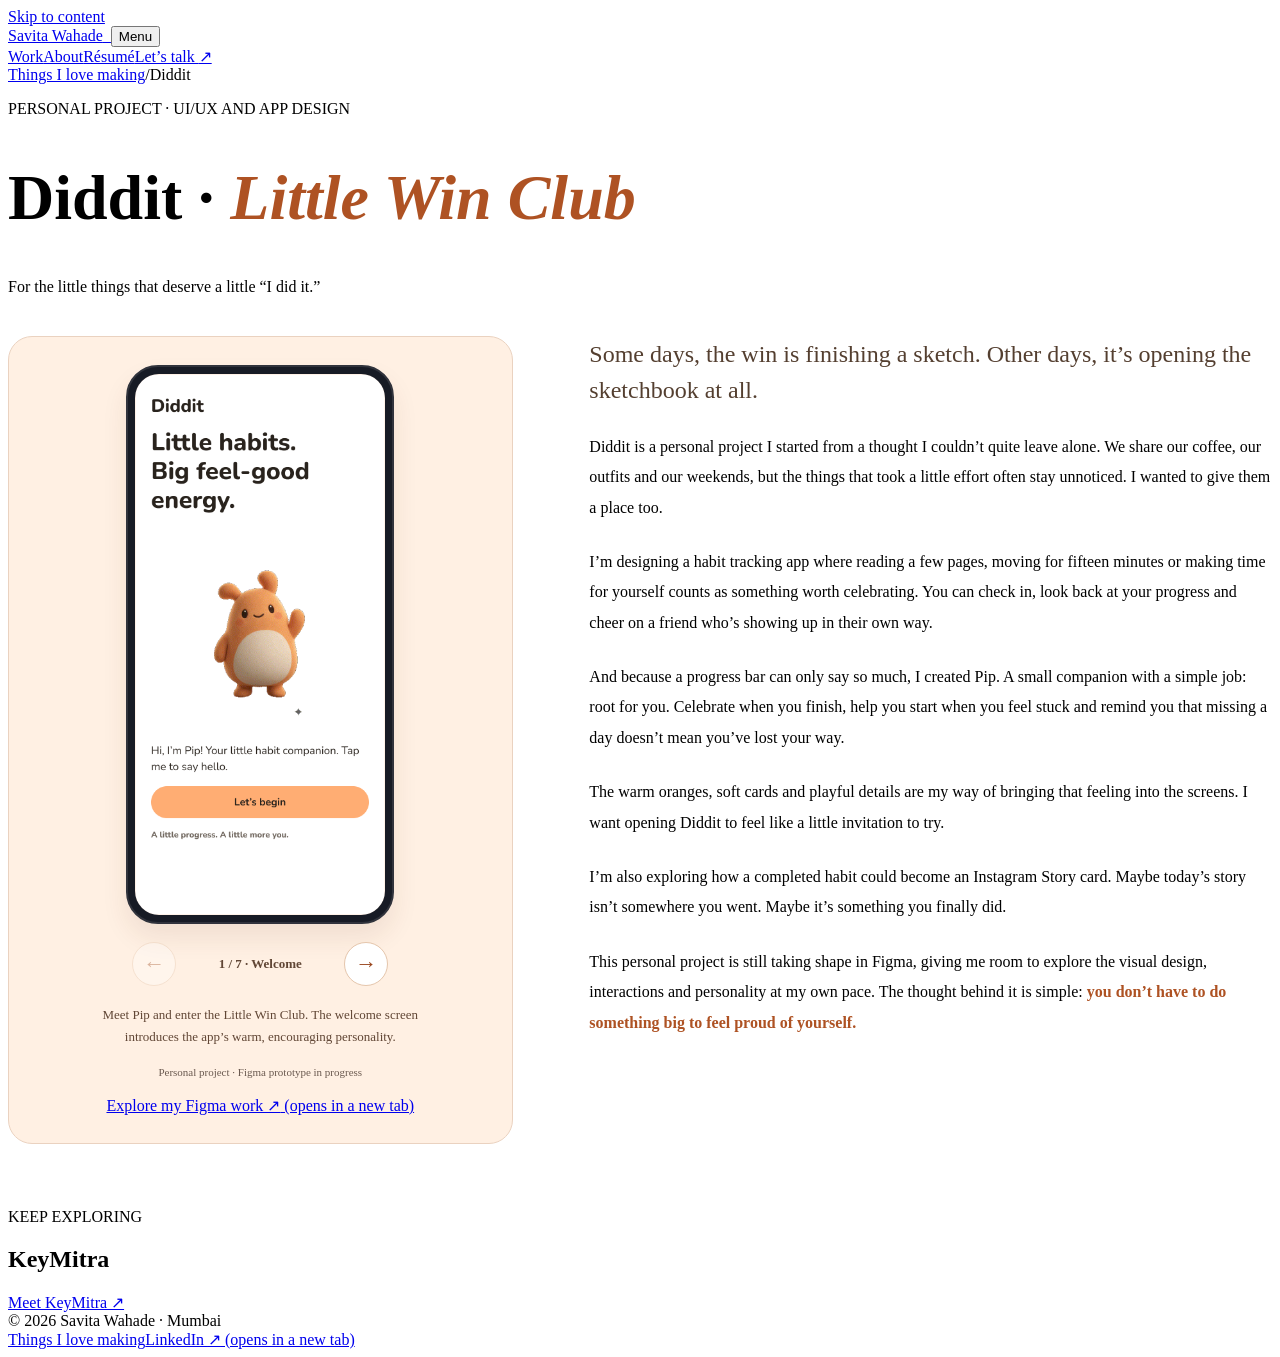
==== diddit.html @ e385b017 "Add Diddit personal project with Figma screens in a phone and its story" ====
<!doctype html>
<html lang="en"><head><meta charset="UTF-8"><meta name="viewport" content="width=device-width,initial-scale=1">
<title>Diddit · Little Win Club · Savita Wahade</title>
<meta name="description" content="Diddit, a personal UI/UX and app design project by Savita Wahade. A habit tracking concept celebrating little wins with friends and Pip.">
<link rel="canonical" href="https://savitawahade.github.io/savita-design-portfolio/diddit.html">
<meta property="og:title" content="Diddit · Little Win Club · Savita Wahade"><meta property="og:description" content="A personal design project for the little things that deserve a little I did it."><meta property="og:type" content="website"><meta property="og:image" content="https://savitawahade.github.io/savita-design-portfolio/assets/diddit-today.png">
<link rel="stylesheet" href="case-style.css?v=20261010-review"><link rel="stylesheet" href="diddit.css?v=20261014"><script src="case-script.js?v=20261010-review" defer></script><script src="diddit.js?v=20261014" defer></script></head>
<body class="diddit-page"><a class="skip-link" href="#main">Skip to content</a><header class="site-header">
      <div class="header-inner wrap">
        <a class="logo" href="index.html#home" aria-label="Savita Wahade home"
          >Savita Wahade<span>_</span></a
        ><button
          class="menu-toggle"
          type="button"
          aria-controls="site-navigation"
          aria-expanded="false"
        >
          Menu
        </button>
        <nav class="site-nav" id="site-navigation" aria-label="Main navigation">
          <a href="index.html#work">Work</a><a href="index.html#about">About</a
          ><a href="resume.html">Résumé</a
          ><a class="nav-contact" href="index.html#contact"
            >Let’s talk <span aria-hidden="true">↗</span></a
          >
        </nav>
      </div>
    </header>
<main id="main" class="case-page wrap"><nav class="breadcrumbs" aria-label="Breadcrumb"><a href="index.html#work">Things I love making</a><span aria-hidden="true">/</span><span aria-current="page">Diddit</span></nav>
<header class="case-intro"><p class="eyebrow">PERSONAL PROJECT · UI/UX AND APP DESIGN</p><h1>Diddit · <em>Little Win Club</em></h1><p class="case-lead">For the little things that deserve a little “I did it.”</p></header>
<div class="diddit-layout"><section class="diddit-tour" aria-label="Diddit screens shown on a phone"><figure class="diddit-device"><img id="diddit-screen" src="assets/diddit-welcome.png" width="390" height="844" alt="Diddit welcome screen introducing Pip and the invitation to begin"></figure><div class="diddit-controls"><button id="diddit-previous" type="button" aria-label="Previous Diddit screen" disabled>←</button><p id="diddit-counter" aria-live="polite">1 / 7 · Welcome</p><button id="diddit-next" type="button" aria-label="Next Diddit screen">→</button></div><p id="diddit-explanation">Meet Pip and enter the Little Win Club. The welcome screen introduces the app’s warm, encouraging personality.</p><p class="diddit-status">Personal project · Figma prototype in progress</p><a class="text-link" href="https://www.figma.com/design/dAlhZs90A3iEElfeXJb9A1/Diddit/?node-id=48-46" target="_blank" rel="noopener noreferrer">Explore my Figma work ↗<span class="sr-only"> (opens in a new tab)</span></a></section>
<article class="diddit-story" aria-label="The story behind my personal project"><p>Some days, the win is finishing a sketch. Other days, it’s opening the sketchbook at all.</p>
<p>Diddit is a personal project I started from a thought I couldn’t quite leave alone. We share our coffee, our outfits and our weekends, but the things that took a little effort often stay unnoticed. I wanted to give them a place too.</p>
<p>I’m designing a habit tracking app where reading a few pages, moving for fifteen minutes or making time for yourself counts as something worth celebrating. You can check in, look back at your progress and cheer on a friend who’s showing up in their own way.</p>
<p>And because a progress bar can only say so much, I created Pip. A small companion with a simple job: root for you. Celebrate when you finish, help you start when you feel stuck and remind you that missing a day doesn’t mean you’ve lost your way.</p>
<p>The warm oranges, soft cards and playful details are my way of bringing that feeling into the screens. I want opening Diddit to feel like a little invitation to try.</p>
<p>I’m also exploring how a completed habit could become an Instagram Story card. Maybe today’s story isn’t somewhere you went. Maybe it’s something you finally did.</p>
<p>This personal project is still taking shape in Figma, giving me room to explore the visual design, interactions and personality at my own pace. The thought behind it is simple: <strong>you don’t have to do something big to feel proud of yourself.</strong></p></article></div>
<div class="next-project"><div><p class="eyebrow">KEEP EXPLORING</p><h2>KeyMitra</h2></div><a class="text-link" href="keymitra.html">Meet KeyMitra ↗</a></div></main><footer class="site-footer-compact wrap">
      <div class="footer-bottom">
        <span>© <span data-year>2026</span> Savita Wahade · Mumbai</span>
        <div>
          <a class="text-link" href="index.html#work">Things I love making</a
          ><a
            class="text-link"
            href="https://www.linkedin.com/in/wahade-savita-472568376/"
            target="_blank"
            rel="noopener noreferrer"
            >LinkedIn <span aria-hidden="true">↗</span
            ><span class="sr-only"> (opens in a new tab)</span></a
          >
        </div>
      </div>
    </footer></body></html>
---- diddit.css ----
/* Diddit's story uses the portfolio typography and a single full phone screen. */
.diddit-page .case-intro h1 { font-size:clamp(38px,5vw,72px); }
.diddit-page .case-intro h1 em { color:#ae5223; }
.diddit-layout { display:grid; grid-template-columns:minmax(260px,.85fr) minmax(0,1.15fr); gap:clamp(30px,6vw,80px); align-items:start; margin:40px 0 64px; }
.diddit-tour { position:sticky; top:30px; display:flex; flex-direction:column; align-items:center; gap:18px; background:#fff0e3; border:1px solid #ead2c0; border-radius:24px; padding:28px; text-align:center; }
.diddit-device { width:250px; max-width:100%; margin:0; border:2px solid #30333c; border-radius:32px; padding:7px; background:#171b25; box-shadow:0 14px 26px #58331416; }
.diddit-device img { display:block; width:100%; height:auto; border-radius:24px; object-fit:contain; }
.diddit-controls { display:flex; justify-content:center; align-items:center; gap:14px; width:100%; }
.diddit-controls button { display:grid; place-items:center; width:44px; height:44px; flex-shrink:0; border:1px solid #e5c6ac; border-radius:50%; background:white; color:#9a471f; font-size:22px; cursor:pointer; }
.diddit-controls button:hover:enabled { background:#ffad72; color:#28252b; }
.diddit-controls button:disabled { opacity:.35; cursor:default; }
#diddit-counter { min-width:140px; margin:0; color:#614635; font-size:13px; font-weight:600; }
#diddit-explanation { margin:0; max-width:360px; color:#614635; font-size:13px; line-height:1.7; }
.diddit-status { margin:0; color:#6b5a50; font-size:11px; }
.diddit-story p { margin:0 0 24px; font-size:16px; line-height:1.9; }
.diddit-story p:first-child { font-size:24px; line-height:1.5; font-weight:500; color:#543f30; }
.diddit-story strong { color:#ae5223; }
@media(max-width:700px) { .diddit-layout { grid-template-columns:1fr; gap:30px; } .diddit-tour { position:static; padding:22px 16px; } .diddit-device { width:230px; } .diddit-story p { font-size:15px; } .diddit-story p:first-child { font-size:22px; } }
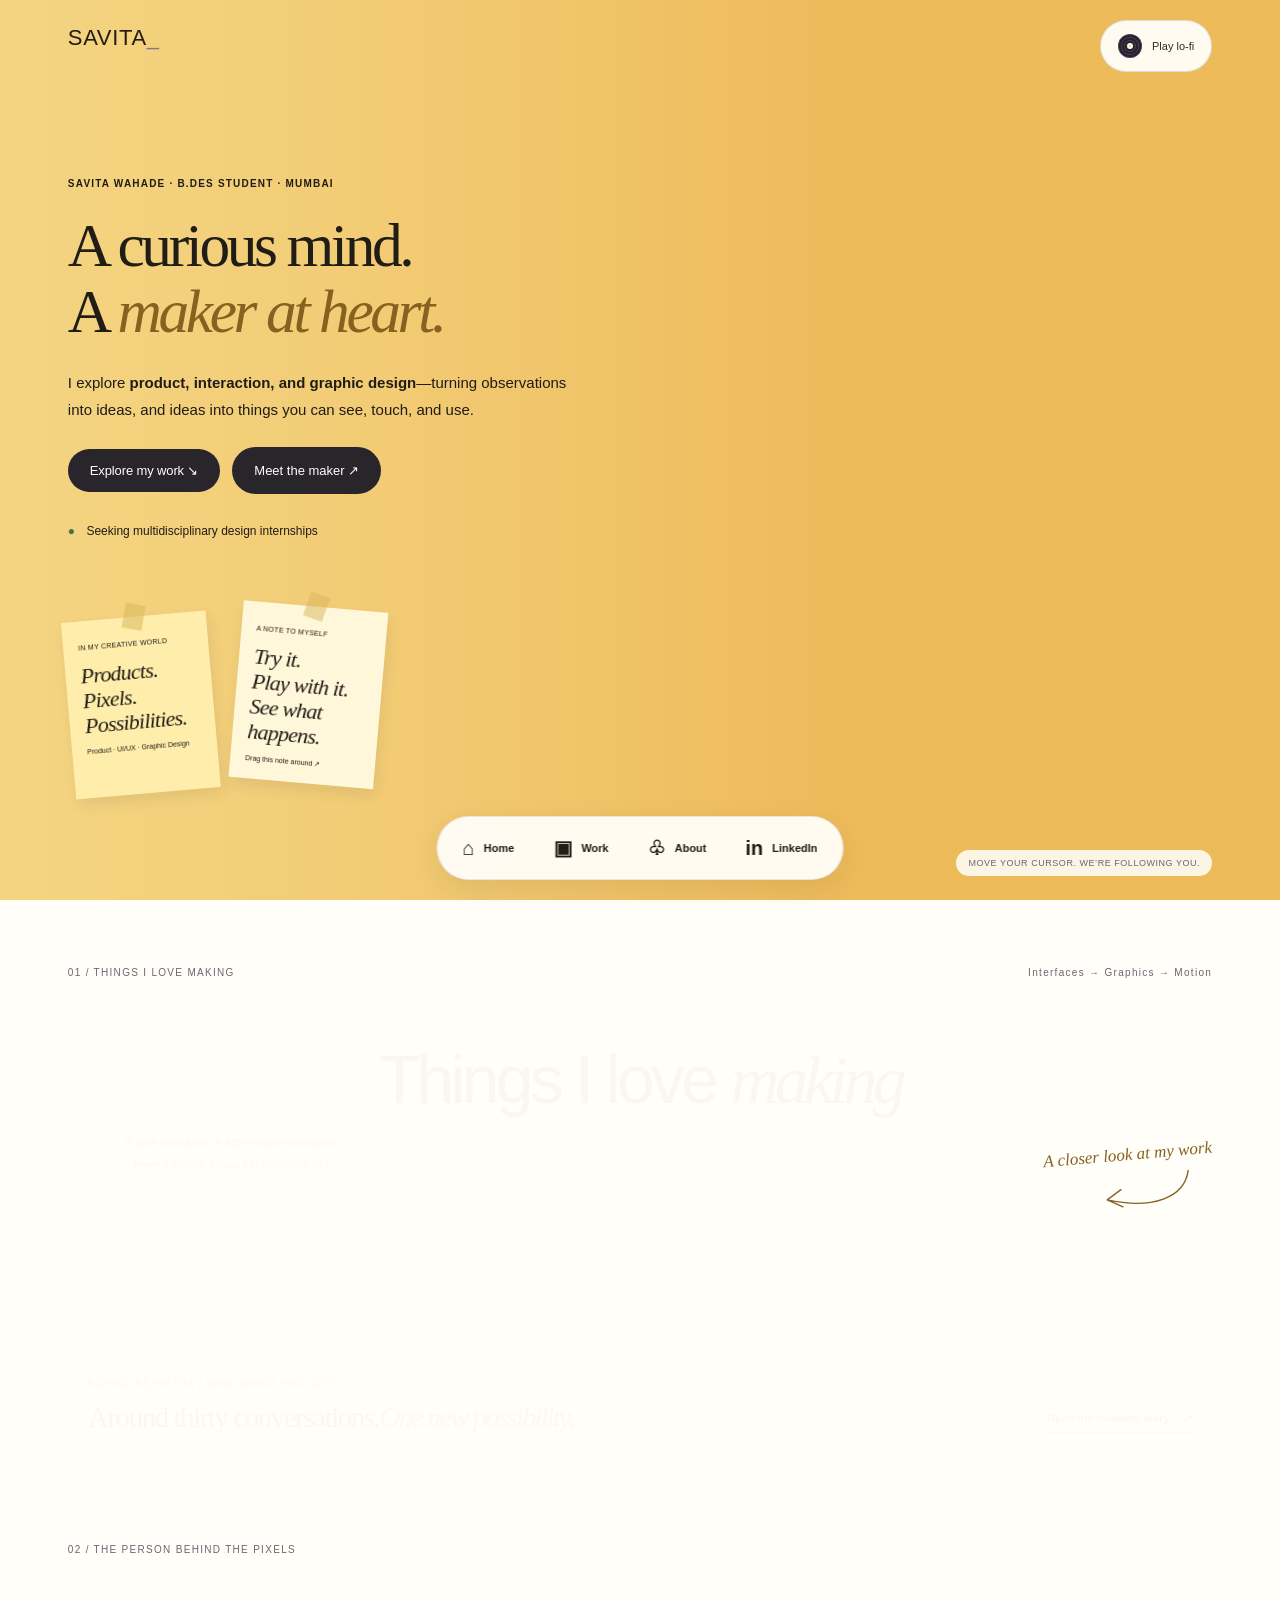
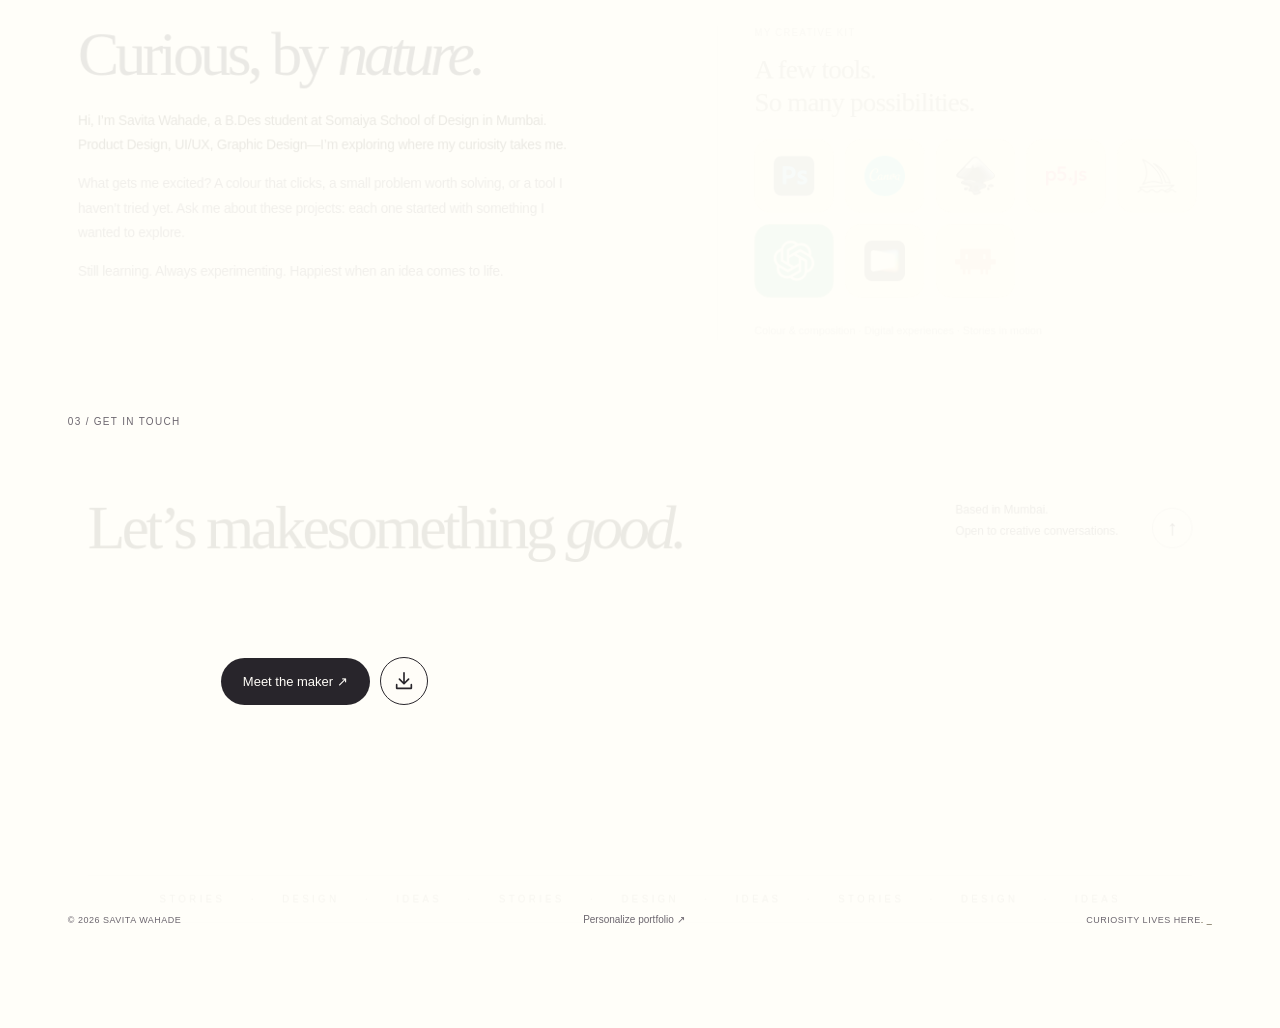
==== commit d6788a2f: "Keep Diddit in the original portfolio layout and phone gallery" ====
--- a/diddit.html
+++ b/diddit.html
@@ -1,54 +1,2 @@
 <!doctype html>
-<html lang="en"><head><meta charset="UTF-8"><meta name="viewport" content="width=device-width,initial-scale=1">
-<title>Diddit · Little Win Club · Savita Wahade</title>
-<meta name="description" content="Diddit, a personal UI/UX and app design project by Savita Wahade. A habit tracking concept celebrating little wins with friends and Pip.">
-<link rel="canonical" href="https://savitawahade.github.io/savita-design-portfolio/diddit.html">
-<meta property="og:title" content="Diddit · Little Win Club · Savita Wahade"><meta property="og:description" content="A personal design project for the little things that deserve a little I did it."><meta property="og:type" content="website"><meta property="og:image" content="https://savitawahade.github.io/savita-design-portfolio/assets/diddit-today.png">
-<link rel="stylesheet" href="case-style.css?v=20261010-review"><link rel="stylesheet" href="diddit.css?v=20261014"><script src="case-script.js?v=20261010-review" defer></script><script src="diddit.js?v=20261014" defer></script></head>
-<body class="diddit-page"><a class="skip-link" href="#main">Skip to content</a><header class="site-header">
-      <div class="header-inner wrap">
-        <a class="logo" href="index.html#home" aria-label="Savita Wahade home"
-          >Savita Wahade<span>_</span></a
-        ><button
-          class="menu-toggle"
-          type="button"
-          aria-controls="site-navigation"
-          aria-expanded="false"
-        >
-          Menu
-        </button>
-        <nav class="site-nav" id="site-navigation" aria-label="Main navigation">
-          <a href="index.html#work">Work</a><a href="index.html#about">About</a
-          ><a href="resume.html">Résumé</a
-          ><a class="nav-contact" href="index.html#contact"
-            >Let’s talk <span aria-hidden="true">↗</span></a
-          >
-        </nav>
-      </div>
-    </header>
-<main id="main" class="case-page wrap"><nav class="breadcrumbs" aria-label="Breadcrumb"><a href="index.html#work">Things I love making</a><span aria-hidden="true">/</span><span aria-current="page">Diddit</span></nav>
-<header class="case-intro"><p class="eyebrow">PERSONAL PROJECT · UI/UX AND APP DESIGN</p><h1>Diddit · <em>Little Win Club</em></h1><p class="case-lead">For the little things that deserve a little “I did it.”</p></header>
-<div class="diddit-layout"><section class="diddit-tour" aria-label="Diddit screens shown on a phone"><figure class="diddit-device"><img id="diddit-screen" src="assets/diddit-welcome.png" width="390" height="844" alt="Diddit welcome screen introducing Pip and the invitation to begin"></figure><div class="diddit-controls"><button id="diddit-previous" type="button" aria-label="Previous Diddit screen" disabled>←</button><p id="diddit-counter" aria-live="polite">1 / 7 · Welcome</p><button id="diddit-next" type="button" aria-label="Next Diddit screen">→</button></div><p id="diddit-explanation">Meet Pip and enter the Little Win Club. The welcome screen introduces the app’s warm, encouraging personality.</p><p class="diddit-status">Personal project · Figma prototype in progress</p><a class="text-link" href="https://www.figma.com/design/dAlhZs90A3iEElfeXJb9A1/Diddit/?node-id=48-46" target="_blank" rel="noopener noreferrer">Explore my Figma work ↗<span class="sr-only"> (opens in a new tab)</span></a></section>
-<article class="diddit-story" aria-label="The story behind my personal project"><p>Some days, the win is finishing a sketch. Other days, it’s opening the sketchbook at all.</p>
-<p>Diddit is a personal project I started from a thought I couldn’t quite leave alone. We share our coffee, our outfits and our weekends, but the things that took a little effort often stay unnoticed. I wanted to give them a place too.</p>
-<p>I’m designing a habit tracking app where reading a few pages, moving for fifteen minutes or making time for yourself counts as something worth celebrating. You can check in, look back at your progress and cheer on a friend who’s showing up in their own way.</p>
-<p>And because a progress bar can only say so much, I created Pip. A small companion with a simple job: root for you. Celebrate when you finish, help you start when you feel stuck and remind you that missing a day doesn’t mean you’ve lost your way.</p>
-<p>The warm oranges, soft cards and playful details are my way of bringing that feeling into the screens. I want opening Diddit to feel like a little invitation to try.</p>
-<p>I’m also exploring how a completed habit could become an Instagram Story card. Maybe today’s story isn’t somewhere you went. Maybe it’s something you finally did.</p>
-<p>This personal project is still taking shape in Figma, giving me room to explore the visual design, interactions and personality at my own pace. The thought behind it is simple: <strong>you don’t have to do something big to feel proud of yourself.</strong></p></article></div>
-<div class="next-project"><div><p class="eyebrow">KEEP EXPLORING</p><h2>KeyMitra</h2></div><a class="text-link" href="keymitra.html">Meet KeyMitra ↗</a></div></main><footer class="site-footer-compact wrap">
-      <div class="footer-bottom">
-        <span>© <span data-year>2026</span> Savita Wahade · Mumbai</span>
-        <div>
-          <a class="text-link" href="index.html#work">Things I love making</a
-          ><a
-            class="text-link"
-            href="https://www.linkedin.com/in/wahade-savita-472568376/"
-            target="_blank"
-            rel="noopener noreferrer"
-            >LinkedIn <span aria-hidden="true">↗</span
-            ><span class="sr-only"> (opens in a new tab)</span></a
-          >
-        </div>
-      </div>
-    </footer></body></html>+<html lang="en"><head><meta charset="UTF-8"><meta name="viewport" content="width=device-width,initial-scale=1"><title>Diddit · Savita Wahade</title><meta http-equiv="refresh" content="0;url=index.html#diddit"><link rel="canonical" href="https://savitawahade.github.io/savita-design-portfolio/index.html#diddit"></head><body><p><a href="index.html#diddit">View Diddit in my portfolio</a></p></body></html>
